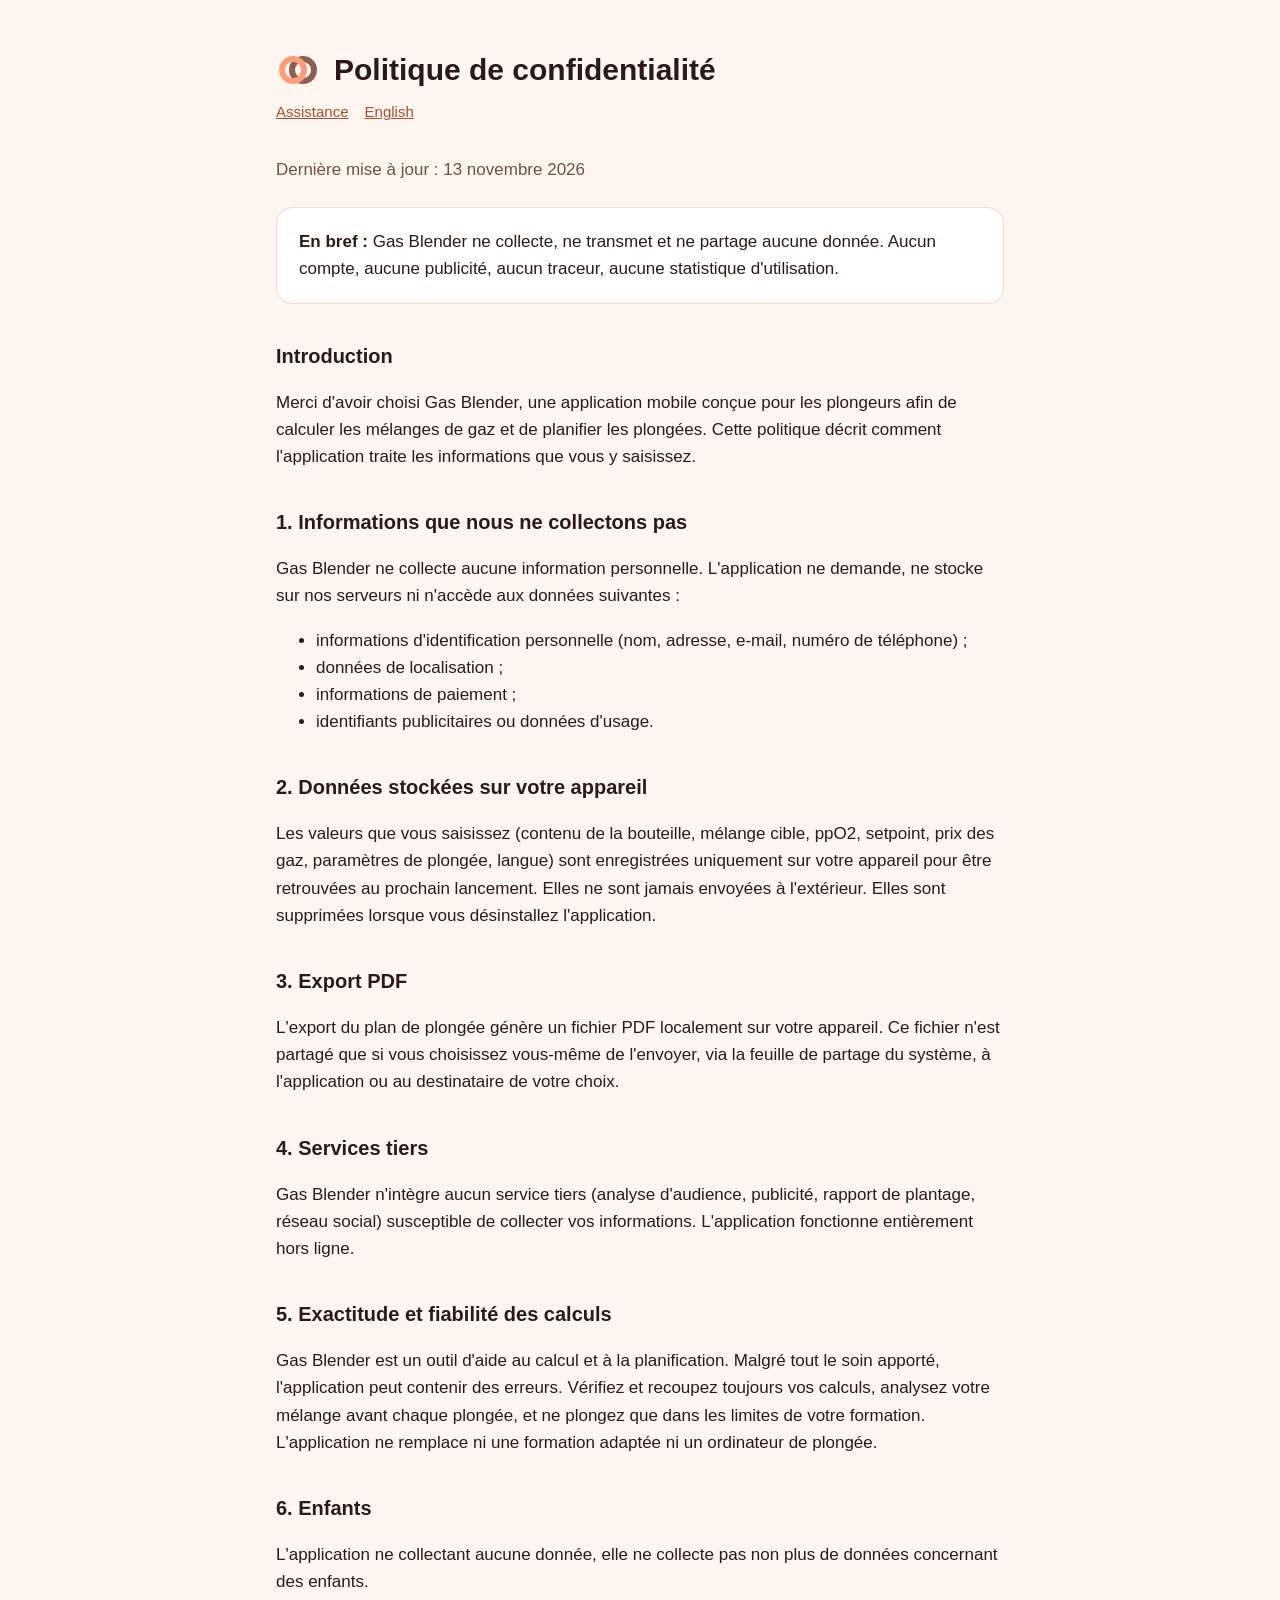
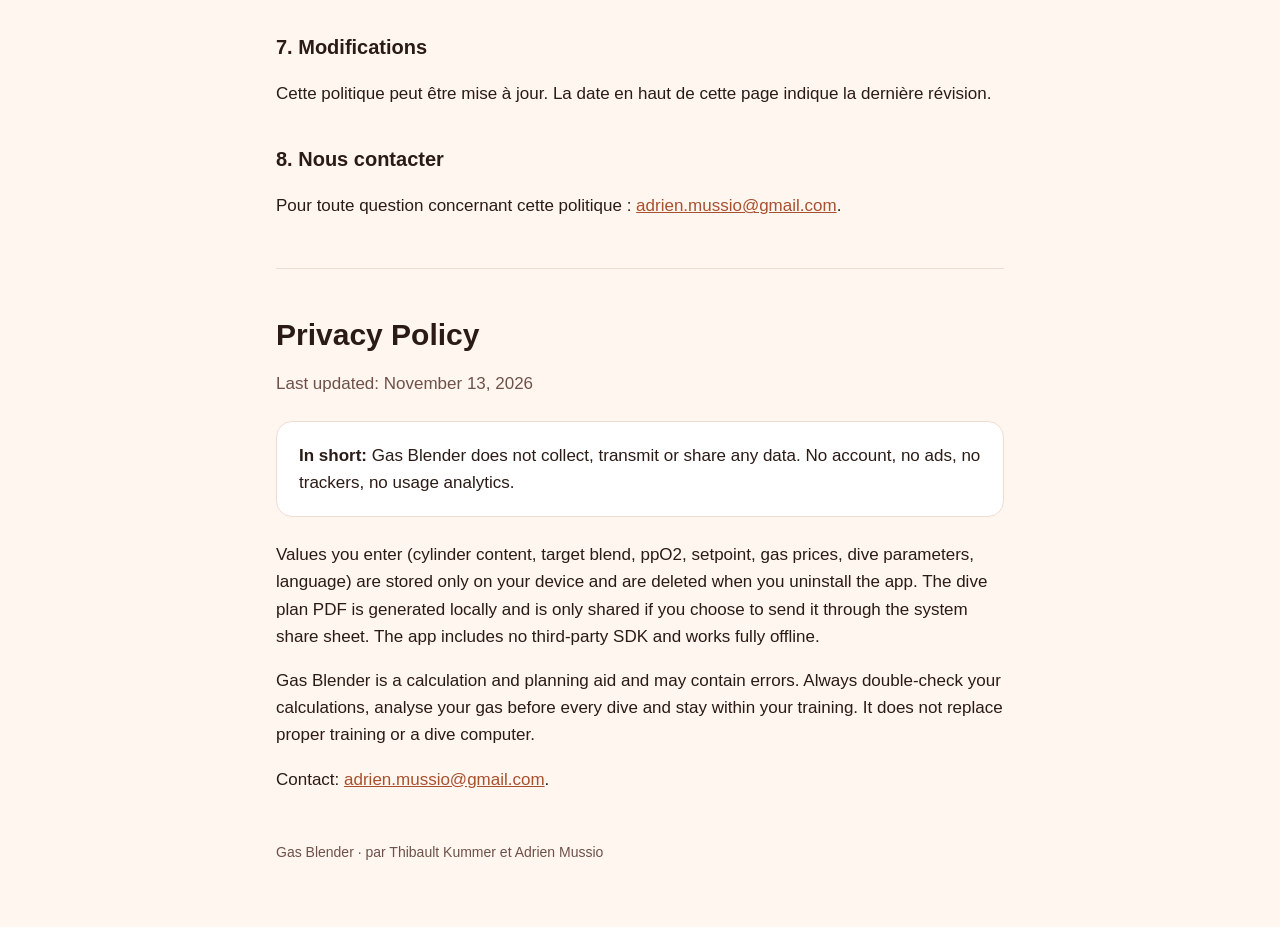
==== confidentialite.html @ 1a9472c0 "Pages assistance et confidentialité de Gas Blender Co-Authored-By: Claude Opus 5.5 <noreply@anthropi" ====
<!doctype html>
<html lang="fr">
<head>
  <meta charset="utf-8">
  <meta name="viewport" content="width=device-width, initial-scale=1">
  <title>Gas Blender – Politique de confidentialité</title>
  <link rel="stylesheet" href="style.css">
</head>
<body>
<main>
  <header>
    <svg width="44" height="44" viewBox="0 0 44 44" aria-hidden="true"><circle cx="27" cy="22" r="11" fill="none" stroke="#8e5e51" stroke-width="6"/><circle cx="17" cy="22" r="11" fill="none" stroke="#ff9e7a" stroke-width="6"/></svg>
    <h1>Politique de confidentialité</h1>
  </header>
  <nav><a href="index.html">Assistance</a><a href="#english">English</a></nav>

  <p class="muted">Dernière mise à jour : 13 novembre 2026</p>

  <div class="card"><p><strong>En bref :</strong> Gas Blender ne collecte, ne transmet et ne partage aucune donnée. Aucun compte, aucune publicité, aucun traceur, aucune statistique d'utilisation.</p></div>

  <h2>Introduction</h2>
  <p>Merci d'avoir choisi Gas Blender, une application mobile conçue pour les plongeurs afin de calculer les mélanges de gaz et de planifier les plongées. Cette politique décrit comment l'application traite les informations que vous y saisissez.</p>

  <h2>1. Informations que nous ne collectons pas</h2>
  <p>Gas Blender ne collecte aucune information personnelle. L'application ne demande, ne stocke sur nos serveurs ni n'accède aux données suivantes :</p>
  <ul>
    <li>informations d'identification personnelle (nom, adresse, e-mail, numéro de téléphone) ;</li>
    <li>données de localisation ;</li>
    <li>informations de paiement ;</li>
    <li>identifiants publicitaires ou données d'usage.</li>
  </ul>

  <h2>2. Données stockées sur votre appareil</h2>
  <p>Les valeurs que vous saisissez (contenu de la bouteille, mélange cible, ppO2, setpoint, prix des gaz, paramètres de plongée, langue) sont enregistrées uniquement sur votre appareil pour être retrouvées au prochain lancement. Elles ne sont jamais envoyées à l'extérieur. Elles sont supprimées lorsque vous désinstallez l'application.</p>

  <h2>3. Export PDF</h2>
  <p>L'export du plan de plongée génère un fichier PDF localement sur votre appareil. Ce fichier n'est partagé que si vous choisissez vous-même de l'envoyer, via la feuille de partage du système, à l'application ou au destinataire de votre choix.</p>

  <h2>4. Services tiers</h2>
  <p>Gas Blender n'intègre aucun service tiers (analyse d'audience, publicité, rapport de plantage, réseau social) susceptible de collecter vos informations. L'application fonctionne entièrement hors ligne.</p>

  <h2>5. Exactitude et fiabilité des calculs</h2>
  <p>Gas Blender est un outil d'aide au calcul et à la planification. Malgré tout le soin apporté, l'application peut contenir des erreurs. Vérifiez et recoupez toujours vos calculs, analysez votre mélange avant chaque plongée, et ne plongez que dans les limites de votre formation. L'application ne remplace ni une formation adaptée ni un ordinateur de plongée.</p>

  <h2>6. Enfants</h2>
  <p>L'application ne collectant aucune donnée, elle ne collecte pas non plus de données concernant des enfants.</p>

  <h2>7. Modifications</h2>
  <p>Cette politique peut être mise à jour. La date en haut de cette page indique la dernière révision.</p>

  <h2>8. Nous contacter</h2>
  <p>Pour toute question concernant cette politique : <a href="mailto:adrien.mussio@gmail.com">adrien.mussio@gmail.com</a>.</p>

  <hr id="english">

  <h1>Privacy Policy</h1>
  <p class="muted">Last updated: November 13, 2026</p>
  <div class="card"><p><strong>In short:</strong> Gas Blender does not collect, transmit or share any data. No account, no ads, no trackers, no usage analytics.</p></div>
  <p>Values you enter (cylinder content, target blend, ppO2, setpoint, gas prices, dive parameters, language) are stored only on your device and are deleted when you uninstall the app. The dive plan PDF is generated locally and is only shared if you choose to send it through the system share sheet. The app includes no third-party SDK and works fully offline.</p>
  <p>Gas Blender is a calculation and planning aid and may contain errors. Always double-check your calculations, analyse your gas before every dive and stay within your training. It does not replace proper training or a dive computer.</p>
  <p>Contact: <a href="mailto:adrien.mussio@gmail.com">adrien.mussio@gmail.com</a>.</p>

  <footer>Gas Blender · par Thibault Kummer et Adrien Mussio</footer>
</main>
</body>
</html>
---- style.css ----
:root {
  --bg: #fff6f0;
  --surface: #ffffff;
  --text: #2b1b16;
  --muted: #6e5148;
  --accent: #a8502e;
  --line: #f0dcd2;
}
@media (prefers-color-scheme: dark) {
  :root {
    --bg: #04101f;
    --surface: #0a1b30;
    --text: #d7e9f5;
    --muted: #9fb8cc;
    --accent: #ff9e7a;
    --line: #1c3047;
  }
}
* { box-sizing: border-box; }
body {
  margin: 0;
  background: var(--bg);
  color: var(--text);
  font: 17px/1.6 -apple-system, BlinkMacSystemFont, "Segoe UI", Roboto, sans-serif;
}
main { max-width: 760px; margin: 0 auto; padding: 48px 16px 64px; }
header { display: flex; align-items: center; gap: 14px; margin-bottom: 8px; }
header svg { flex: none; }
h1 { font-size: 30px; line-height: 1.2; margin: 0; }
h2 { font-size: 20px; margin: 36px 0 8px; }
p, li { color: var(--text); }
.muted { color: var(--muted); }
a { color: var(--accent); }
nav { margin: 4px 0 32px; font-size: 15px; }
nav a { margin-right: 16px; }
.card {
  background: var(--surface);
  border: 1px solid var(--line);
  border-radius: 16px;
  padding: 20px 22px;
  margin: 24px 0;
}
.card p { margin: 0; }
hr { border: 0; border-top: 1px solid var(--line); margin: 48px 0; }
footer { margin-top: 48px; font-size: 14px; color: var(--muted); }
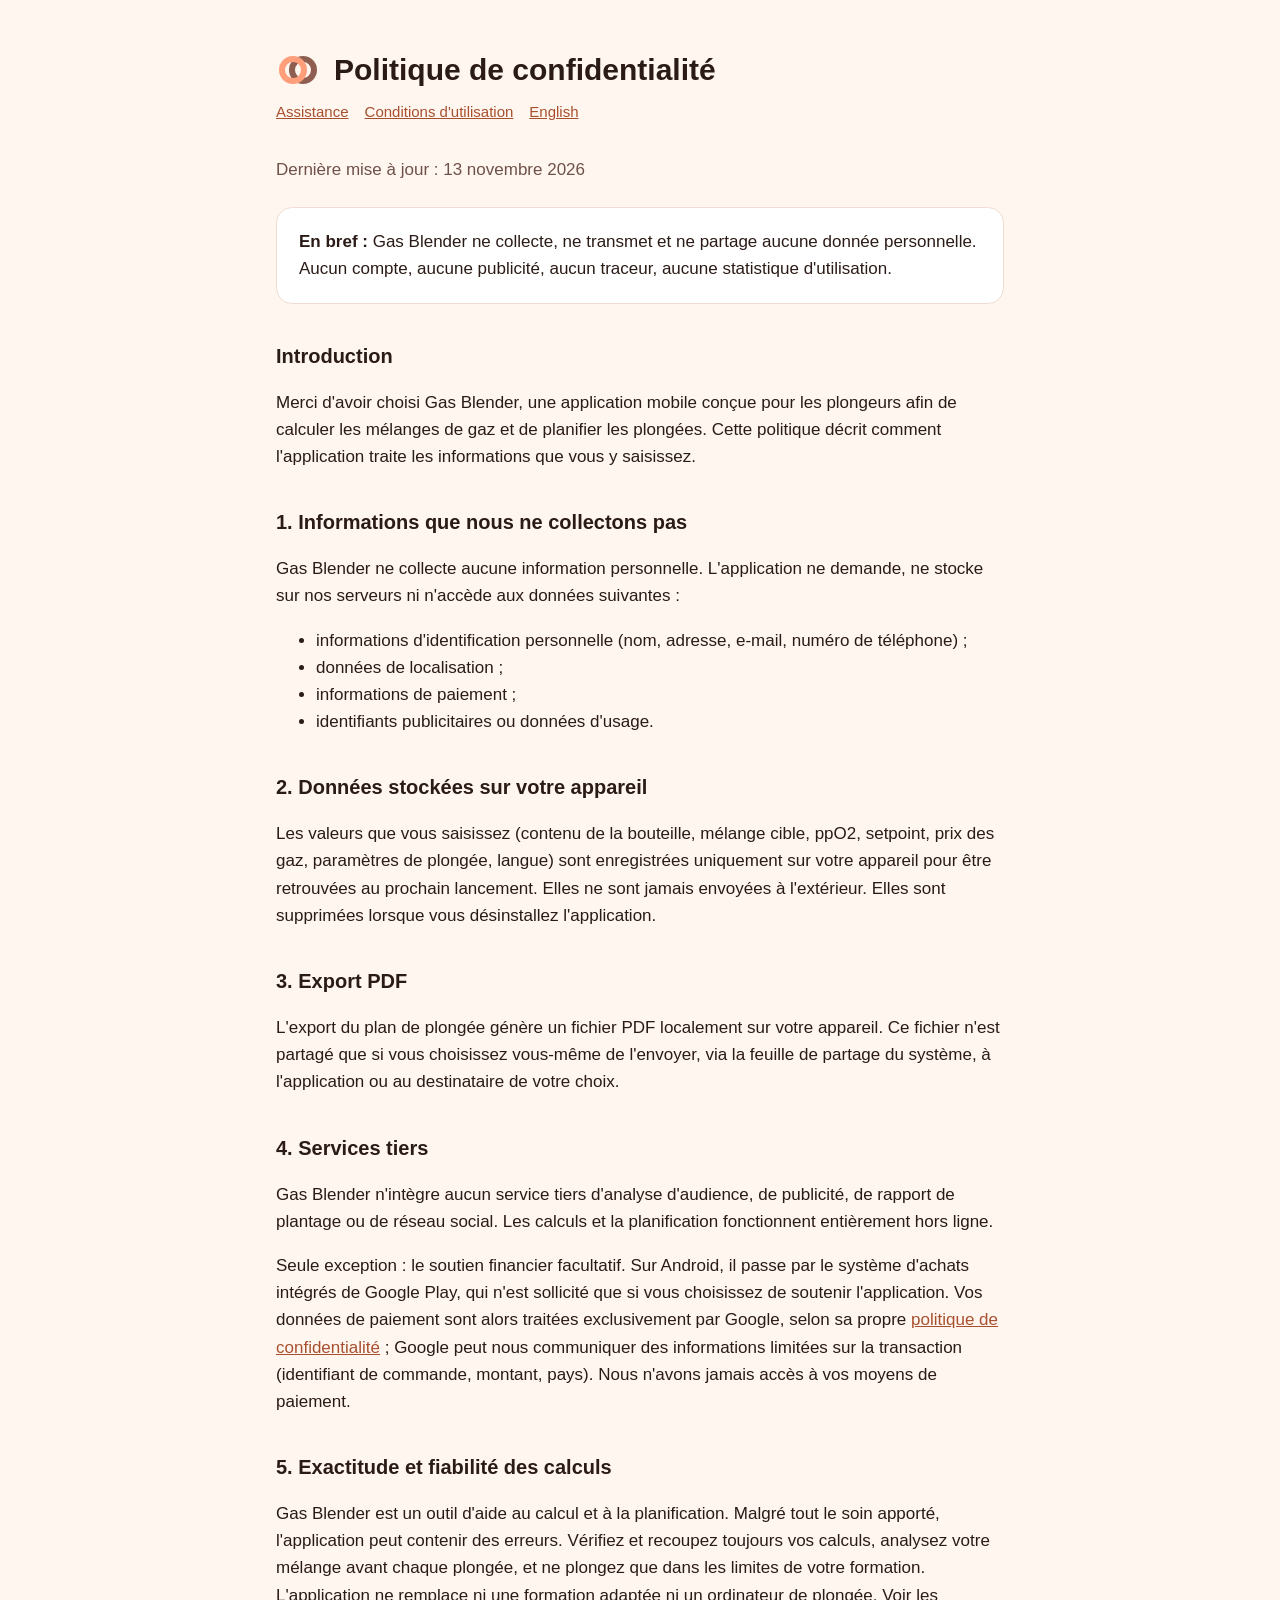
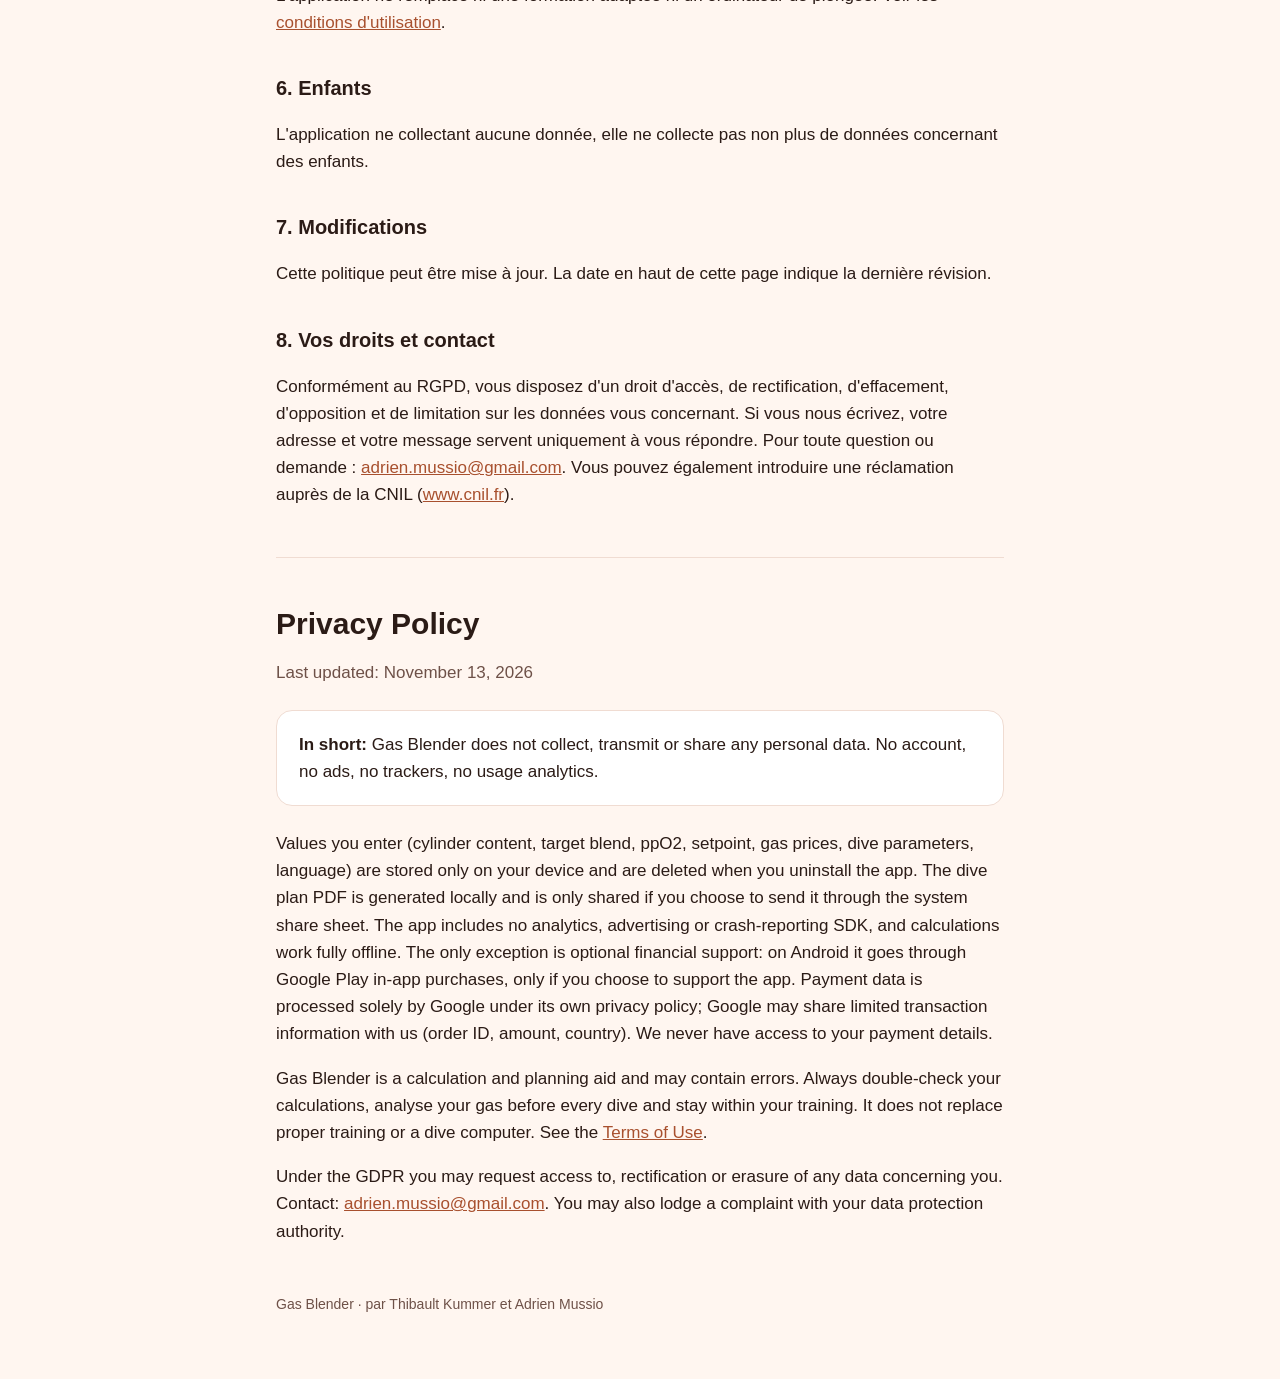
==== commit 3ae4caba: "Ajouter les conditions d'utilisation et mettre à jour la confidentialité - Nouvelle page cgu.html (F" ====
--- a/confidentialite.html
+++ b/confidentialite.html
@@ -12,11 +12,11 @@
     <svg width="44" height="44" viewBox="0 0 44 44" aria-hidden="true"><circle cx="27" cy="22" r="11" fill="none" stroke="#8e5e51" stroke-width="6"/><circle cx="17" cy="22" r="11" fill="none" stroke="#ff9e7a" stroke-width="6"/></svg>
     <h1>Politique de confidentialité</h1>
   </header>
-  <nav><a href="index.html">Assistance</a><a href="#english">English</a></nav>
+  <nav><a href="index.html">Assistance</a><a href="cgu.html">Conditions d'utilisation</a><a href="#english">English</a></nav>
 
   <p class="muted">Dernière mise à jour : 13 novembre 2026</p>
 
-  <div class="card"><p><strong>En bref :</strong> Gas Blender ne collecte, ne transmet et ne partage aucune donnée. Aucun compte, aucune publicité, aucun traceur, aucune statistique d'utilisation.</p></div>
+  <div class="card"><p><strong>En bref :</strong> Gas Blender ne collecte, ne transmet et ne partage aucune donnée personnelle. Aucun compte, aucune publicité, aucun traceur, aucune statistique d'utilisation.</p></div>
 
   <h2>Introduction</h2>
   <p>Merci d'avoir choisi Gas Blender, une application mobile conçue pour les plongeurs afin de calculer les mélanges de gaz et de planifier les plongées. Cette politique décrit comment l'application traite les informations que vous y saisissez.</p>
@@ -37,10 +37,11 @@
   <p>L'export du plan de plongée génère un fichier PDF localement sur votre appareil. Ce fichier n'est partagé que si vous choisissez vous-même de l'envoyer, via la feuille de partage du système, à l'application ou au destinataire de votre choix.</p>
 
   <h2>4. Services tiers</h2>
-  <p>Gas Blender n'intègre aucun service tiers (analyse d'audience, publicité, rapport de plantage, réseau social) susceptible de collecter vos informations. L'application fonctionne entièrement hors ligne.</p>
+  <p>Gas Blender n'intègre aucun service tiers d'analyse d'audience, de publicité, de rapport de plantage ou de réseau social. Les calculs et la planification fonctionnent entièrement hors ligne.</p>
+  <p>Seule exception : le soutien financier facultatif. Sur Android, il passe par le système d'achats intégrés de Google Play, qui n'est sollicité que si vous choisissez de soutenir l'application. Vos données de paiement sont alors traitées exclusivement par Google, selon sa propre <a href="https://policies.google.com/privacy">politique de confidentialité</a> ; Google peut nous communiquer des informations limitées sur la transaction (identifiant de commande, montant, pays). Nous n'avons jamais accès à vos moyens de paiement.</p>
 
   <h2>5. Exactitude et fiabilité des calculs</h2>
-  <p>Gas Blender est un outil d'aide au calcul et à la planification. Malgré tout le soin apporté, l'application peut contenir des erreurs. Vérifiez et recoupez toujours vos calculs, analysez votre mélange avant chaque plongée, et ne plongez que dans les limites de votre formation. L'application ne remplace ni une formation adaptée ni un ordinateur de plongée.</p>
+  <p>Gas Blender est un outil d'aide au calcul et à la planification. Malgré tout le soin apporté, l'application peut contenir des erreurs. Vérifiez et recoupez toujours vos calculs, analysez votre mélange avant chaque plongée, et ne plongez que dans les limites de votre formation. L'application ne remplace ni une formation adaptée ni un ordinateur de plongée. Voir les <a href="cgu.html">conditions d'utilisation</a>.</p>
 
   <h2>6. Enfants</h2>
   <p>L'application ne collectant aucune donnée, elle ne collecte pas non plus de données concernant des enfants.</p>
@@ -48,17 +49,17 @@
   <h2>7. Modifications</h2>
   <p>Cette politique peut être mise à jour. La date en haut de cette page indique la dernière révision.</p>
 
-  <h2>8. Nous contacter</h2>
-  <p>Pour toute question concernant cette politique : <a href="mailto:adrien.mussio@gmail.com">adrien.mussio@gmail.com</a>.</p>
+  <h2>8. Vos droits et contact</h2>
+  <p>Conformément au RGPD, vous disposez d'un droit d'accès, de rectification, d'effacement, d'opposition et de limitation sur les données vous concernant. Si vous nous écrivez, votre adresse et votre message servent uniquement à vous répondre. Pour toute question ou demande : <a href="mailto:adrien.mussio@gmail.com">adrien.mussio@gmail.com</a>. Vous pouvez également introduire une réclamation auprès de la CNIL (<a href="https://www.cnil.fr">www.cnil.fr</a>).</p>
 
   <hr id="english">
 
   <h1>Privacy Policy</h1>
   <p class="muted">Last updated: November 13, 2026</p>
-  <div class="card"><p><strong>In short:</strong> Gas Blender does not collect, transmit or share any data. No account, no ads, no trackers, no usage analytics.</p></div>
-  <p>Values you enter (cylinder content, target blend, ppO2, setpoint, gas prices, dive parameters, language) are stored only on your device and are deleted when you uninstall the app. The dive plan PDF is generated locally and is only shared if you choose to send it through the system share sheet. The app includes no third-party SDK and works fully offline.</p>
-  <p>Gas Blender is a calculation and planning aid and may contain errors. Always double-check your calculations, analyse your gas before every dive and stay within your training. It does not replace proper training or a dive computer.</p>
-  <p>Contact: <a href="mailto:adrien.mussio@gmail.com">adrien.mussio@gmail.com</a>.</p>
+  <div class="card"><p><strong>In short:</strong> Gas Blender does not collect, transmit or share any personal data. No account, no ads, no trackers, no usage analytics.</p></div>
+  <p>Values you enter (cylinder content, target blend, ppO2, setpoint, gas prices, dive parameters, language) are stored only on your device and are deleted when you uninstall the app. The dive plan PDF is generated locally and is only shared if you choose to send it through the system share sheet. The app includes no analytics, advertising or crash-reporting SDK, and calculations work fully offline. The only exception is optional financial support: on Android it goes through Google Play in-app purchases, only if you choose to support the app. Payment data is processed solely by Google under its own privacy policy; Google may share limited transaction information with us (order ID, amount, country). We never have access to your payment details.</p>
+  <p>Gas Blender is a calculation and planning aid and may contain errors. Always double-check your calculations, analyse your gas before every dive and stay within your training. It does not replace proper training or a dive computer. See the <a href="cgu.html#english">Terms of Use</a>.</p>
+  <p>Under the GDPR you may request access to, rectification or erasure of any data concerning you. Contact: <a href="mailto:adrien.mussio@gmail.com">adrien.mussio@gmail.com</a>. You may also lodge a complaint with your data protection authority.</p>
 
   <footer>Gas Blender · par Thibault Kummer et Adrien Mussio</footer>
 </main>
